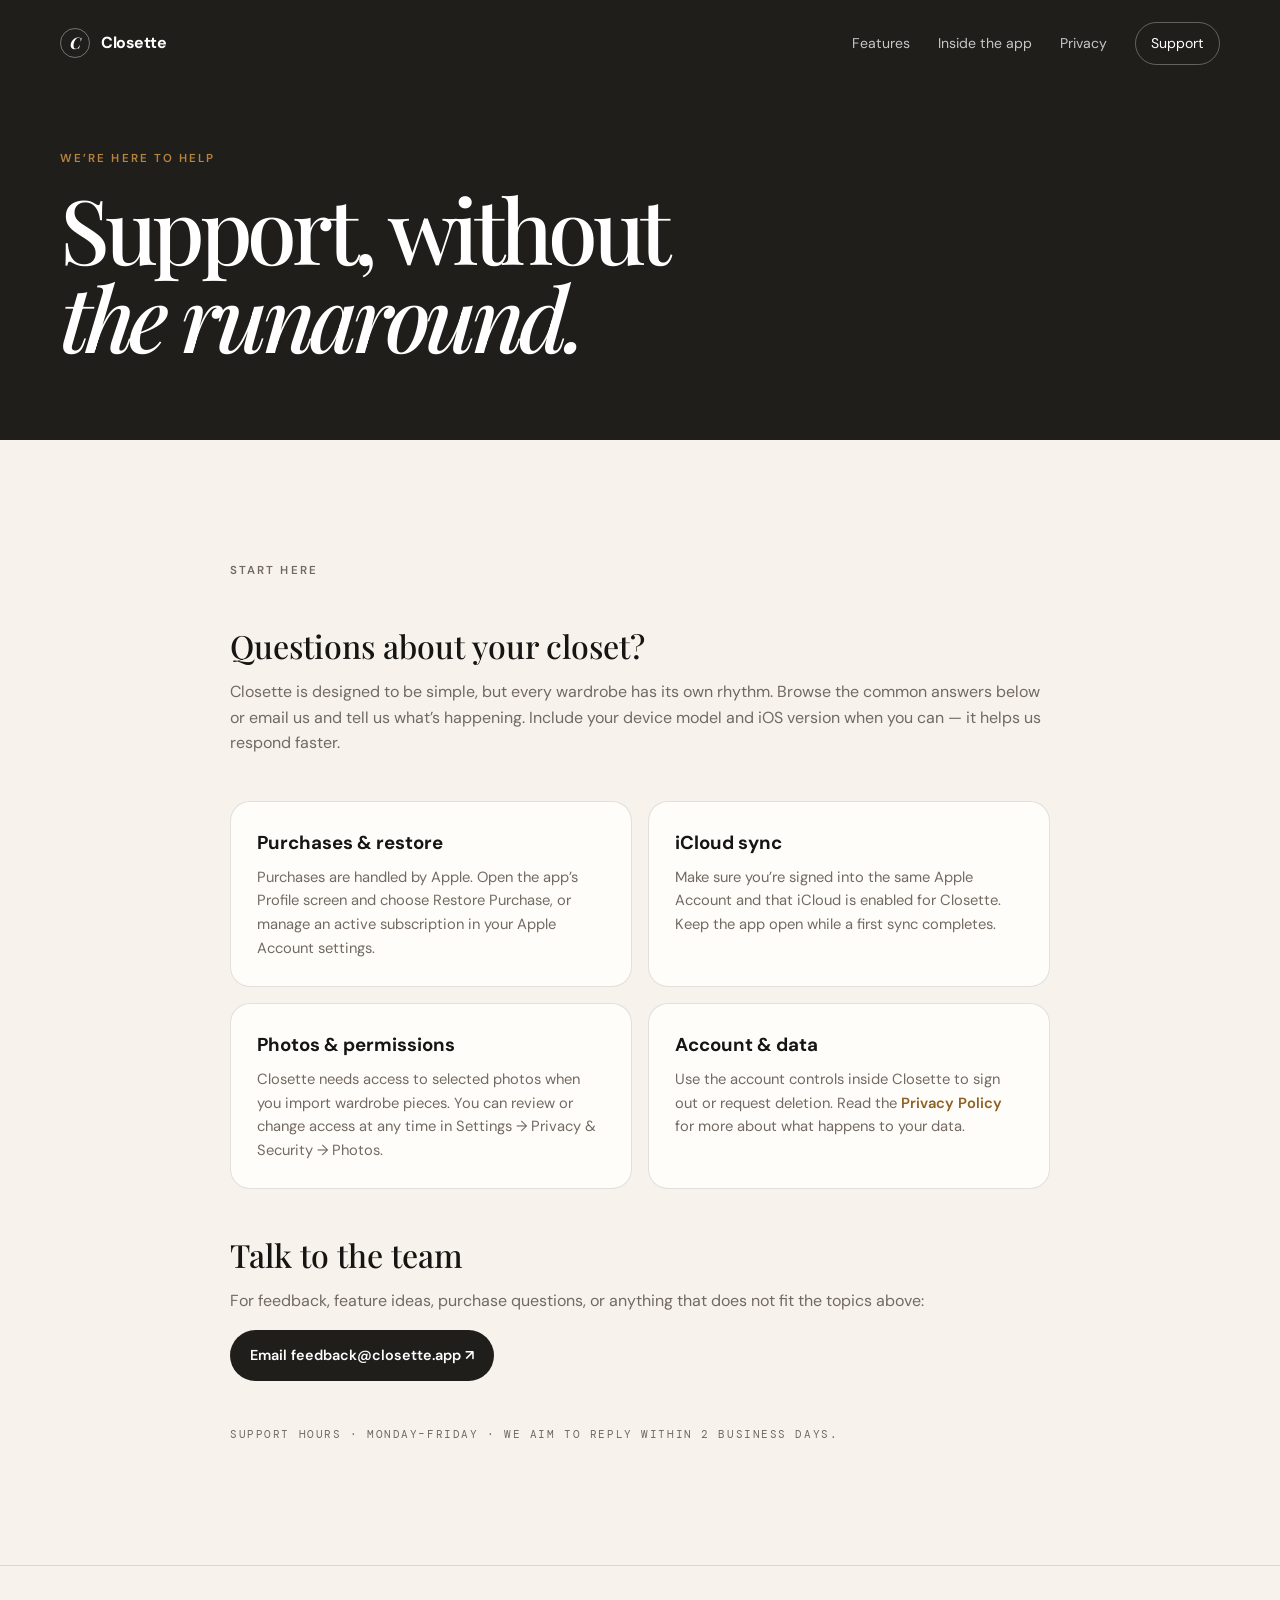
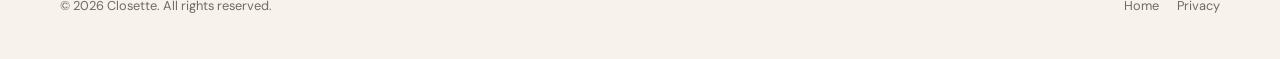
==== support.html @ c423feb7 "Build Closette portfolio site" ====
<!doctype html>
<html lang="en">
<head>
  <meta charset="utf-8"><meta name="viewport" content="width=device-width, initial-scale=1">
  <meta name="description" content="Closette support: help with your wardrobe, purchases, restore, iCloud, and account data.">
  <title>Support — Closette</title><link rel="stylesheet" href="styles.css">
</head>
<body>
  <header><div class="shell nav"><a class="brand" href="./"><span class="brand-mark">C</span><span>Closette</span></a><nav class="nav-links"><a href="index.html#features">Features</a><a href="index.html#inside">Inside the app</a><a href="privacy.html">Privacy</a><a class="nav-pill" href="support.html">Support</a></nav></div></header>
  <main>
    <section class="page-hero"><div class="shell"><div class="eyebrow">We’re here to help</div><h1>Support, without<br><em>the runaround.</em></h1></div></section>
    <section><div class="shell content">
      <p class="eyebrow">Start here</p><h2>Questions about your closet?</h2><p>Closette is designed to be simple, but every wardrobe has its own rhythm. Browse the common answers below or email us and tell us what’s happening. Include your device model and iOS version when you can — it helps us respond faster.</p>
      <div class="support-grid">
        <article class="support-card"><h3>Purchases & restore</h3><p>Purchases are handled by Apple. Open the app’s Profile screen and choose Restore Purchase, or manage an active subscription in your Apple Account settings.</p></article>
        <article class="support-card"><h3>iCloud sync</h3><p>Make sure you’re signed into the same Apple Account and that iCloud is enabled for Closette. Keep the app open while a first sync completes.</p></article>
        <article class="support-card"><h3>Photos & permissions</h3><p>Closette needs access to selected photos when you import wardrobe pieces. You can review or change access at any time in Settings → Privacy & Security → Photos.</p></article>
        <article class="support-card"><h3>Account & data</h3><p>Use the account controls inside Closette to sign out or request deletion. Read the <a href="privacy.html">Privacy Policy</a> for more about what happens to your data.</p></article>
      </div>
      <h2>Talk to the team</h2><p>For feedback, feature ideas, purchase questions, or anything that does not fit the topics above:</p><p><a class="button button-light" style="background:#201e1b;color:#fff" href="mailto:feedback@closette.app?subject=Closette%20Support">Email feedback@closette.app ↗</a></p>
      <p class="mono" style="margin-top:45px;color:var(--muted)">Support hours · Monday–Friday · We aim to reply within 2 business days.</p>
    </div></section>
  </main>
  <footer><div class="shell footer-inner"><span>© 2026 Closette. All rights reserved.</span><nav class="footer-links"><a href="index.html">Home</a><a href="privacy.html">Privacy</a></nav></div></footer>
</body>
</html>
---- styles.css ----
@import url('https://fonts.googleapis.com/css2?family=DM+Mono:wght@400;500&family=DM+Sans:wght@400;500;600;700&family=Playfair+Display:ital,wght@0,500;0,600;1,500;1,600&display=swap');

:root {
  --ink: #171513;
  --muted: #726a62;
  --cream: #f7f3ec;
  --paper: #fffdf9;
  --line: rgba(23, 21, 19, .12);
  --gold: #b7843d;
  --gold-soft: #ead7b8;
  --sage: #7e907f;
  --rose: #c57e6e;
  --shadow: 0 24px 70px rgba(37, 28, 20, .12);
}

* { box-sizing: border-box; }
html { scroll-behavior: smooth; }
body {
  margin: 0;
  color: var(--ink);
  background: var(--cream);
  font-family: 'DM Sans', system-ui, sans-serif;
  line-height: 1.6;
}
a { color: inherit; text-decoration: none; }
.shell { width: min(1160px, calc(100% - 40px)); margin: 0 auto; }
.mono {
  font-family: 'DM Mono', monospace;
  font-size: .7rem;
  letter-spacing: .14em;
  text-transform: uppercase;
}
.serif { font-family: 'Playfair Display', Georgia, serif; }
.eyebrow { color: var(--gold); font-weight: 600; letter-spacing: .18em; text-transform: uppercase; font-size: .72rem; }

header {
  position: absolute;
  z-index: 10;
  width: 100%;
  padding: 22px 0;
}
.nav { display: flex; align-items: center; justify-content: space-between; }
.brand { display: flex; align-items: center; gap: 11px; color: #fff; font-weight: 700; letter-spacing: -.03em; }
.brand-mark {
  width: 30px; height: 30px; display: grid; place-items: center;
  border: 1px solid rgba(255,255,255,.38); border-radius: 50%;
  font-family: 'Playfair Display', serif; font-style: italic; color: #fff;
}
.nav-links { display: flex; align-items: center; gap: 28px; color: rgba(255,255,255,.75); font-size: .88rem; white-space: nowrap; }
.nav-links a:hover { color: #fff; }
.nav-pill { padding: 9px 15px; border: 1px solid rgba(255,255,255,.3); border-radius: 999px; color: #fff; }

.hero {
  min-height: 760px;
  display: grid;
  place-items: center;
  color: #fff;
  overflow: hidden;
  background:
    radial-gradient(circle at 78% 30%, rgba(183,132,61,.35), transparent 28%),
    radial-gradient(circle at 20% 80%, rgba(126,144,127,.18), transparent 30%),
    #1c1917;
}
.hero::before {
  content: ''; position: absolute; inset: 0; opacity: .34;
  background-image: linear-gradient(rgba(255,255,255,.04) 1px, transparent 1px), linear-gradient(90deg, rgba(255,255,255,.04) 1px, transparent 1px);
  background-size: 56px 56px; mask-image: linear-gradient(to bottom, #000, transparent 80%);
}
.hero-inner { position: relative; width: min(1160px, calc(100% - 40px)); display: grid; grid-template-columns: 1.05fr .95fr; gap: 60px; align-items: center; padding: 130px 0 80px; }
.hero h1 { margin: 16px 0 24px; max-width: 650px; font-size: clamp(3.7rem, 8vw, 7.1rem); line-height: .94; letter-spacing: -.07em; font-weight: 500; }
.hero h1 em { color: var(--gold-soft); }
.hero-copy { max-width: 490px; color: rgba(255,255,255,.66); font-size: 1.05rem; }
.hero-actions { display: flex; gap: 12px; margin-top: 32px; }
.button { display: inline-flex; align-items: center; justify-content: center; gap: 9px; padding: 13px 19px; border-radius: 999px; border: 1px solid transparent; font-weight: 600; font-size: .9rem; transition: transform .2s, background .2s; }
.button:hover { transform: translateY(-2px); }
.button-light { background: #fff; color: var(--ink); }
.button-ghost { color: #fff; border-color: rgba(255,255,255,.3); }
.hero-visual { position: relative; min-height: 500px; }
.hero-phone { position: absolute; width: 260px; right: 80px; top: 10px; border: 8px solid #292522; border-radius: 38px; box-shadow: 0 30px 70px rgba(0,0,0,.42); transform: rotate(5deg); }
.hero-card { position: absolute; left: 0; bottom: 20px; width: 235px; padding: 20px; border: 1px solid rgba(255,255,255,.16); border-radius: 20px; background: rgba(255,255,255,.1); backdrop-filter: blur(18px); box-shadow: var(--shadow); }
.hero-card strong { display: block; font: 500 2rem/1 'Playfair Display', serif; margin: 10px 0 4px; }
.hero-card span { color: rgba(255,255,255,.58); font-size: .82rem; }

section { padding: 110px 0; }
.section-head { display: flex; justify-content: space-between; align-items: end; gap: 30px; margin-bottom: 42px; }
.section-head h2 { margin: 9px 0 0; max-width: 650px; font: 500 clamp(2.3rem, 5vw, 4.5rem)/1.02 'Playfair Display', serif; letter-spacing: -.05em; }
.section-head p { max-width: 350px; color: var(--muted); }
.intro-grid { display: grid; grid-template-columns: 1.2fr .8fr; gap: 18px; }
.feature-card { min-height: 260px; padding: 28px; border-radius: 24px; background: var(--paper); box-shadow: 0 12px 40px rgba(50,36,20,.05); border: 1px solid rgba(23,21,19,.06); }
.feature-card.large { min-height: 365px; background: #20201e; color: #fff; position: relative; overflow: hidden; }
.feature-card.large::after { content: 'AI'; position: absolute; right: -18px; bottom: -54px; color: rgba(255,255,255,.06); font: italic 12rem/.9 'Playfair Display', serif; }
.feature-card h3 { margin: 48px 0 10px; font: 500 2rem/1.05 'Playfair Display', serif; }
.feature-card p { color: var(--muted); max-width: 420px; }
.feature-card.large p { color: rgba(255,255,255,.62); }
.icon { width: 42px; height: 42px; border-radius: 14px; display: grid; place-items: center; background: var(--gold-soft); color: #61441f; font-size: 1.1rem; }
.feature-stack { display: grid; gap: 18px; }
.feature-stack .feature-card { min-height: 173px; }
.feature-stack h3 { margin: 25px 0 5px; font-size: 1.35rem; }
.feature-stack p { margin: 0; font-size: .9rem; }

.dark-section { background: #201e1b; color: #fff; }
.dark-section .section-head p { color: rgba(255,255,255,.58); }
.screens { display: grid; grid-template-columns: repeat(5, 1fr); gap: 14px; align-items: end; }
.screen { overflow: hidden; border-radius: 22px; background: #2b2824; border: 5px solid #2b2824; box-shadow: 0 20px 50px rgba(0,0,0,.22); }
.screen:nth-child(2), .screen:nth-child(4) { transform: translateY(-26px); }
.screen img { display: block; width: 100%; height: auto; }
.screen-label { padding: 10px 12px 12px; color: rgba(255,255,255,.65); font-size: .78rem; }

.steps { display: grid; grid-template-columns: repeat(3, 1fr); gap: 18px; }
.step { padding-top: 20px; border-top: 1px solid var(--line); }
.step-number { color: var(--gold); font: 500 2.7rem/1 'Playfair Display', serif; }
.step h3 { margin: 25px 0 8px; font-size: 1.15rem; }
.step p { color: var(--muted); font-size: .92rem; }
.quote { margin-top: 80px; padding: 42px; border-radius: 26px; background: #e8dfd2; text-align: center; }
.quote p { margin: 0 auto; max-width: 760px; font: italic 500 clamp(1.7rem, 3vw, 2.8rem)/1.2 'Playfair Display', serif; }

.cta { padding-top: 20px; }
.cta-box { display: flex; align-items: center; justify-content: space-between; gap: 30px; padding: 48px; border-radius: 28px; color: #fff; background: linear-gradient(110deg, #8c6432, #b58546 55%, #7e907f); }
.cta-box h2 { margin: 6px 0 0; font: 500 clamp(2rem, 4vw, 3.5rem)/1 'Playfair Display', serif; letter-spacing: -.04em; }
.cta-box p { color: rgba(255,255,255,.75); max-width: 460px; }

.page-hero { padding: 150px 0 80px; background: #201e1b; color: #fff; }
.page-hero h1 { margin: 16px 0 0; font: 500 clamp(3.2rem, 7vw, 6rem)/.98 'Playfair Display', serif; letter-spacing: -.06em; }
.content { max-width: 820px; }
.content h2 { margin: 48px 0 12px; font: 500 2rem/1.1 'Playfair Display', serif; }
.content h3 { margin: 30px 0 8px; }
.content p, .content li { color: var(--muted); }
.content ul { padding-left: 20px; }
.support-grid { display: grid; grid-template-columns: repeat(2, 1fr); gap: 16px; margin: 45px 0; }
.support-card { padding: 26px; background: var(--paper); border: 1px solid var(--line); border-radius: 20px; }
.support-card h3 { margin: 0 0 8px; }
.support-card p { margin: 0; font-size: .92rem; color: var(--muted); }
.support-card a { color: #8d6025; font-weight: 600; }

footer { padding: 30px 0 42px; border-top: 1px solid var(--line); color: var(--muted); font-size: .8rem; }
.footer-inner { display: flex; justify-content: space-between; gap: 20px; }
.footer-links { display: flex; gap: 18px; }
.footer-links a:hover { color: var(--ink); }

@media (max-width: 800px) {
  .nav-links a:not(.nav-pill) { display: none; }
  .hero { min-height: auto; }
  .hero-inner { grid-template-columns: 1fr; gap: 30px; padding: 140px 0 70px; }
  .hero-visual { min-height: 420px; }
  .hero-phone { width: 220px; right: 12%; }
  .hero-card { left: 5%; bottom: 0; }
  section { padding: 75px 0; }
  .section-head, .cta-box { align-items: start; flex-direction: column; }
  .intro-grid, .support-grid { grid-template-columns: 1fr; }
  .screens { grid-template-columns: repeat(2, 1fr); }
  .screen:nth-child(2), .screen:nth-child(4) { transform: none; }
  .screen:last-child { grid-column: span 2; width: 48%; justify-self: center; }
  .steps { grid-template-columns: 1fr; }
  .footer-inner { flex-direction: column; }
}
@media (max-width: 460px) {
  .shell, .hero-inner { width: min(100% - 28px, 1160px); }
  .hero h1 { font-size: 3.65rem; }
  .hero-actions { flex-direction: column; align-items: stretch; }
  .hero-phone { right: 2%; }
  .hero-card { left: 0; }
  .cta-box { padding: 30px; }
}
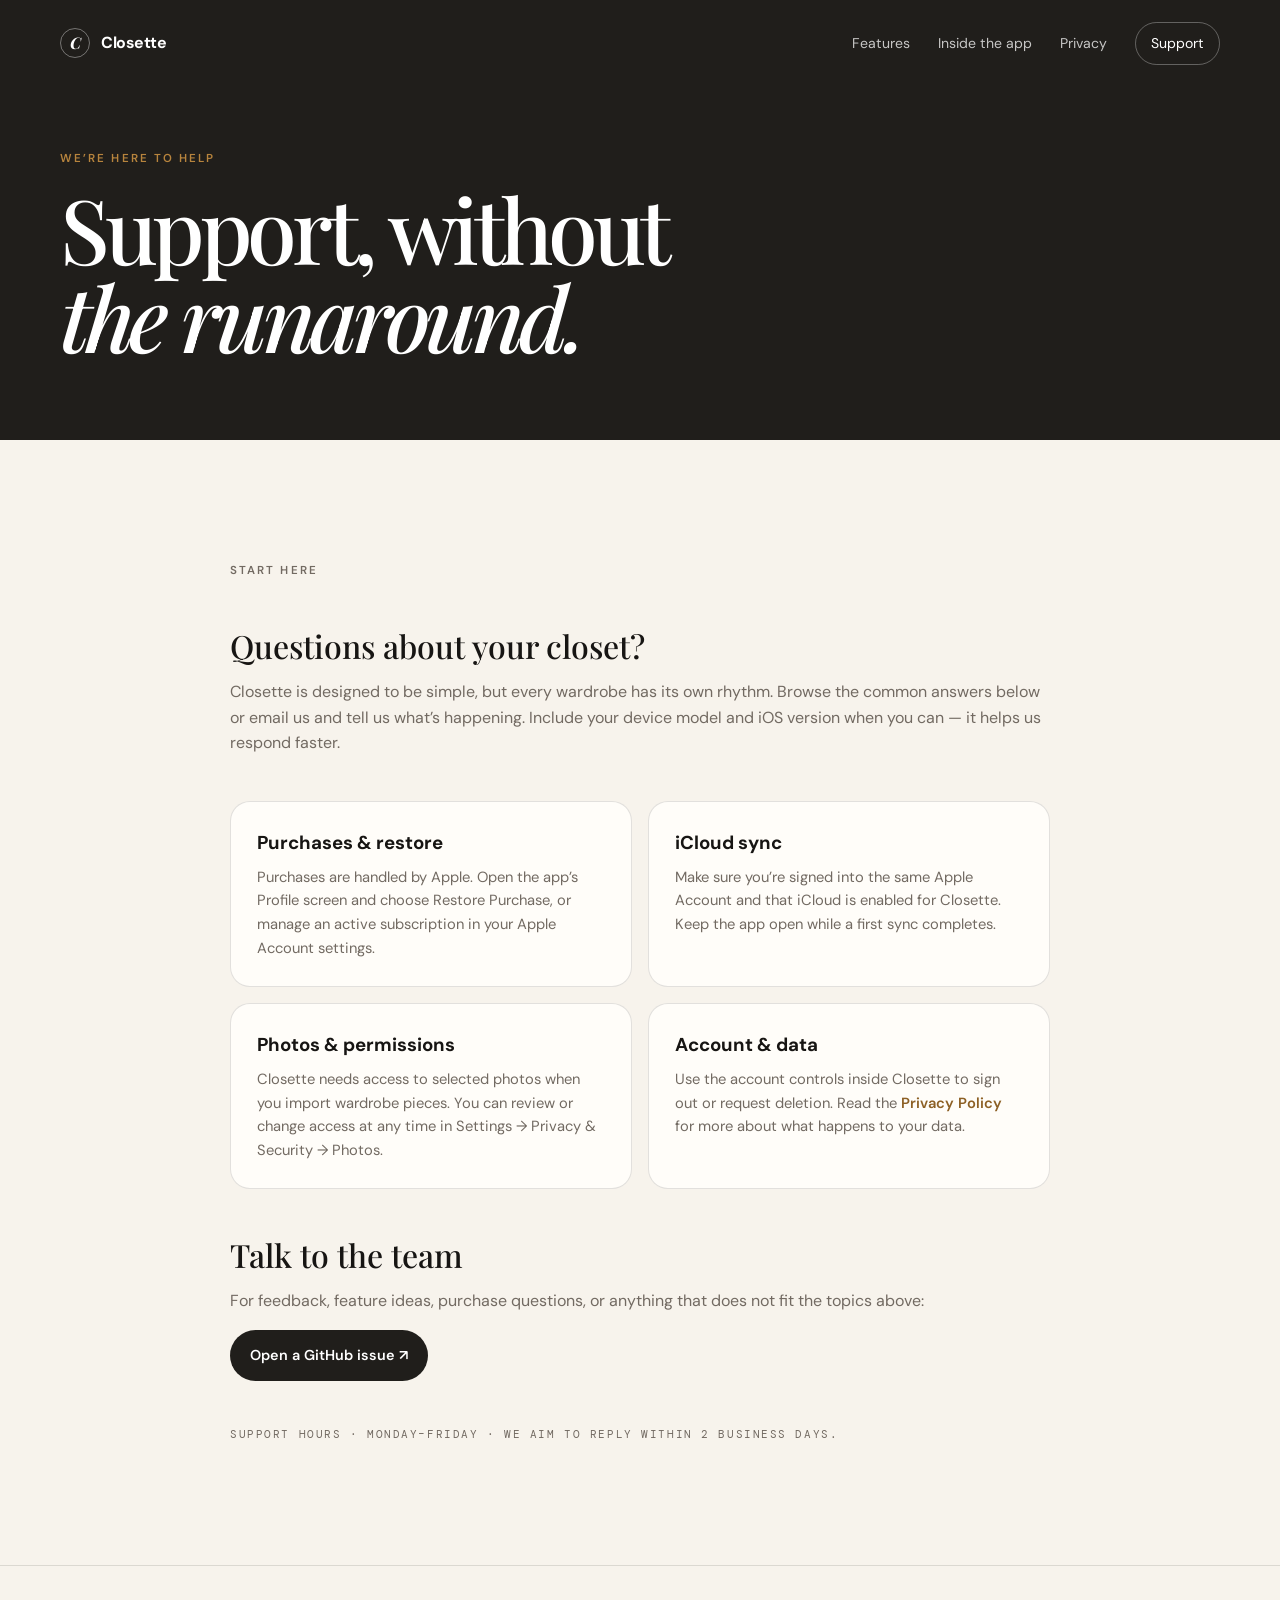
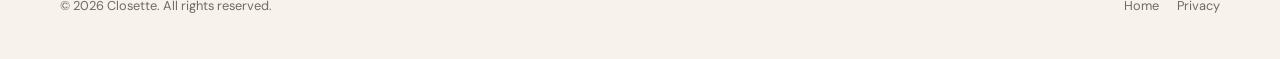
==== commit 1ebfe40d: "Route support requests to GitHub issues" ====
--- a/support.html
+++ b/support.html
@@ -17,7 +17,7 @@
         <article class="support-card"><h3>Photos & permissions</h3><p>Closette needs access to selected photos when you import wardrobe pieces. You can review or change access at any time in Settings → Privacy & Security → Photos.</p></article>
         <article class="support-card"><h3>Account & data</h3><p>Use the account controls inside Closette to sign out or request deletion. Read the <a href="privacy.html">Privacy Policy</a> for more about what happens to your data.</p></article>
       </div>
-      <h2>Talk to the team</h2><p>For feedback, feature ideas, purchase questions, or anything that does not fit the topics above:</p><p><a class="button button-light" style="background:#201e1b;color:#fff" href="mailto:feedback@closette.app?subject=Closette%20Support">Email feedback@closette.app ↗</a></p>
+      <h2>Talk to the team</h2><p>For feedback, feature ideas, purchase questions, or anything that does not fit the topics above:</p><p><a class="button button-light" style="background:#201e1b;color:#fff" href="https://github.com/Kadin-Hunter/Closette-Portfolio/issues/new?title=Closette%20Support%20Request" target="_blank" rel="noreferrer">Open a GitHub issue ↗</a></p>
       <p class="mono" style="margin-top:45px;color:var(--muted)">Support hours · Monday–Friday · We aim to reply within 2 business days.</p>
     </div></section>
   </main>
